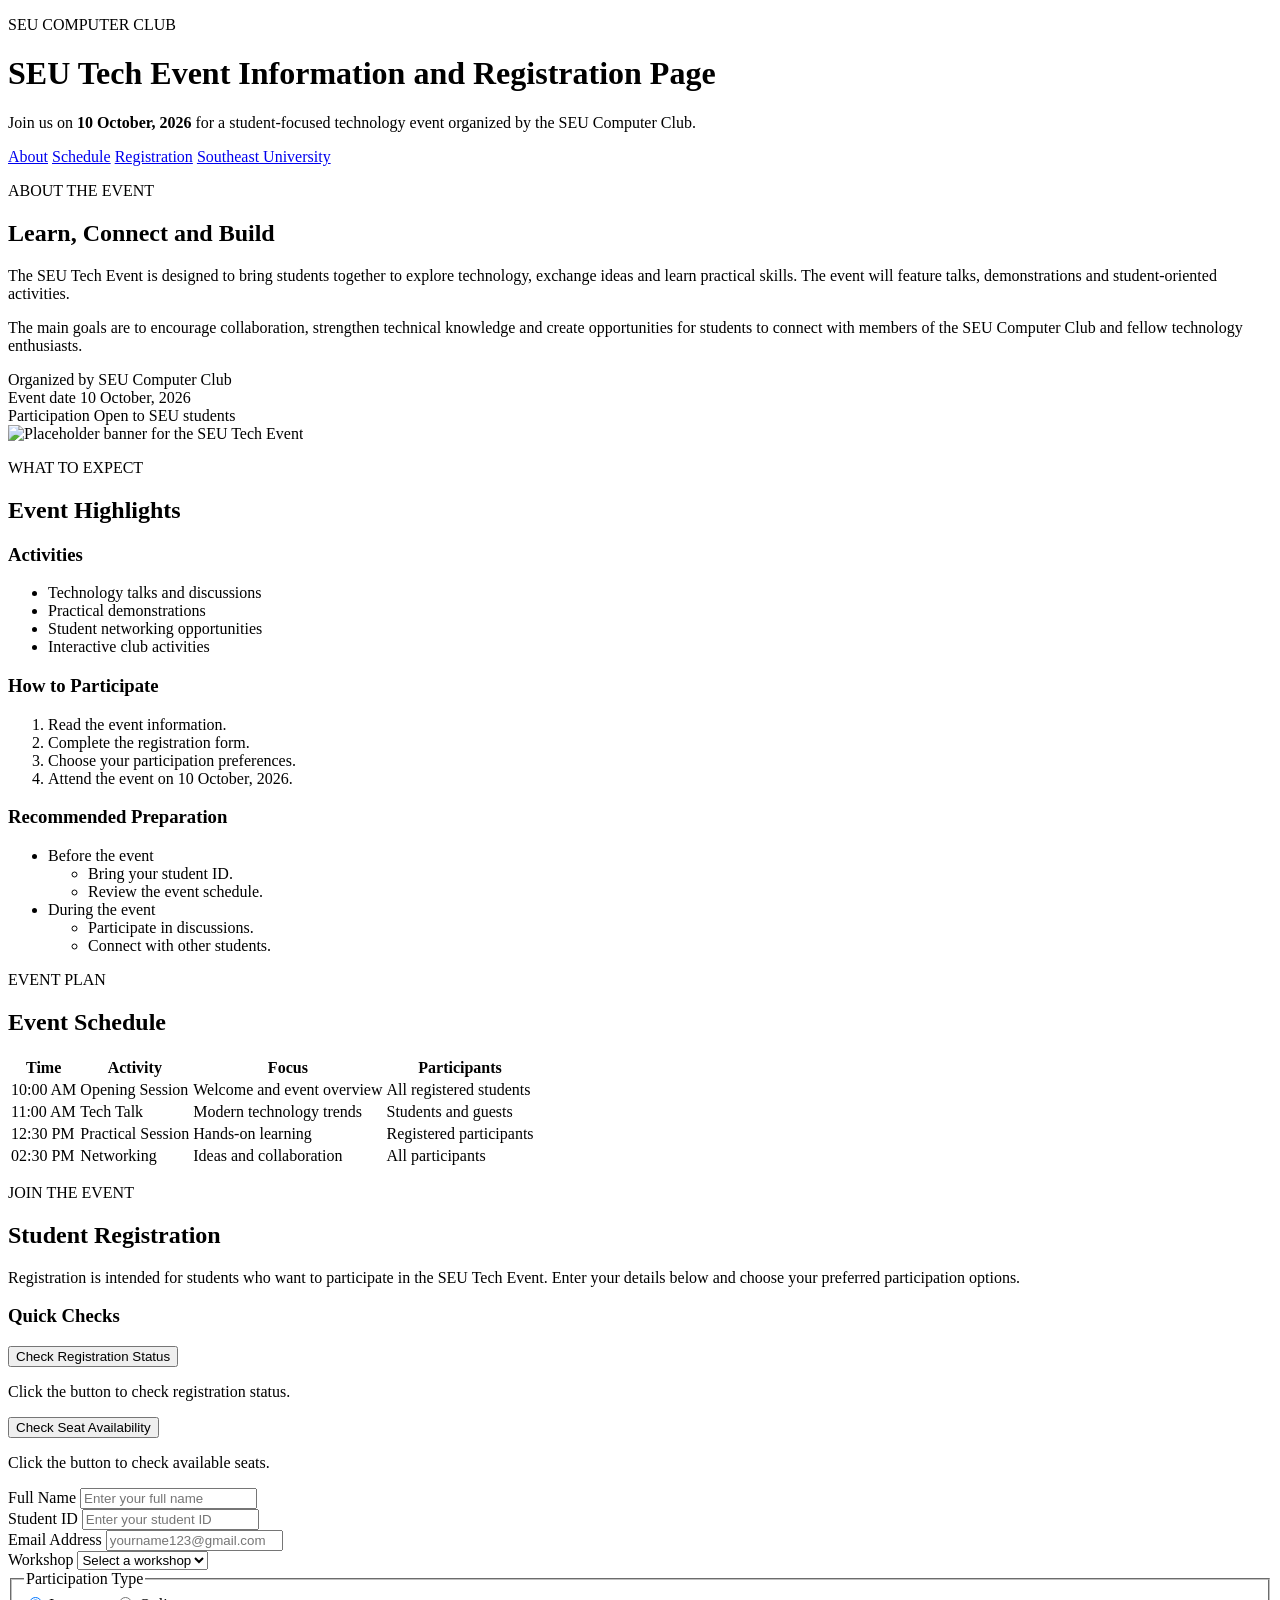
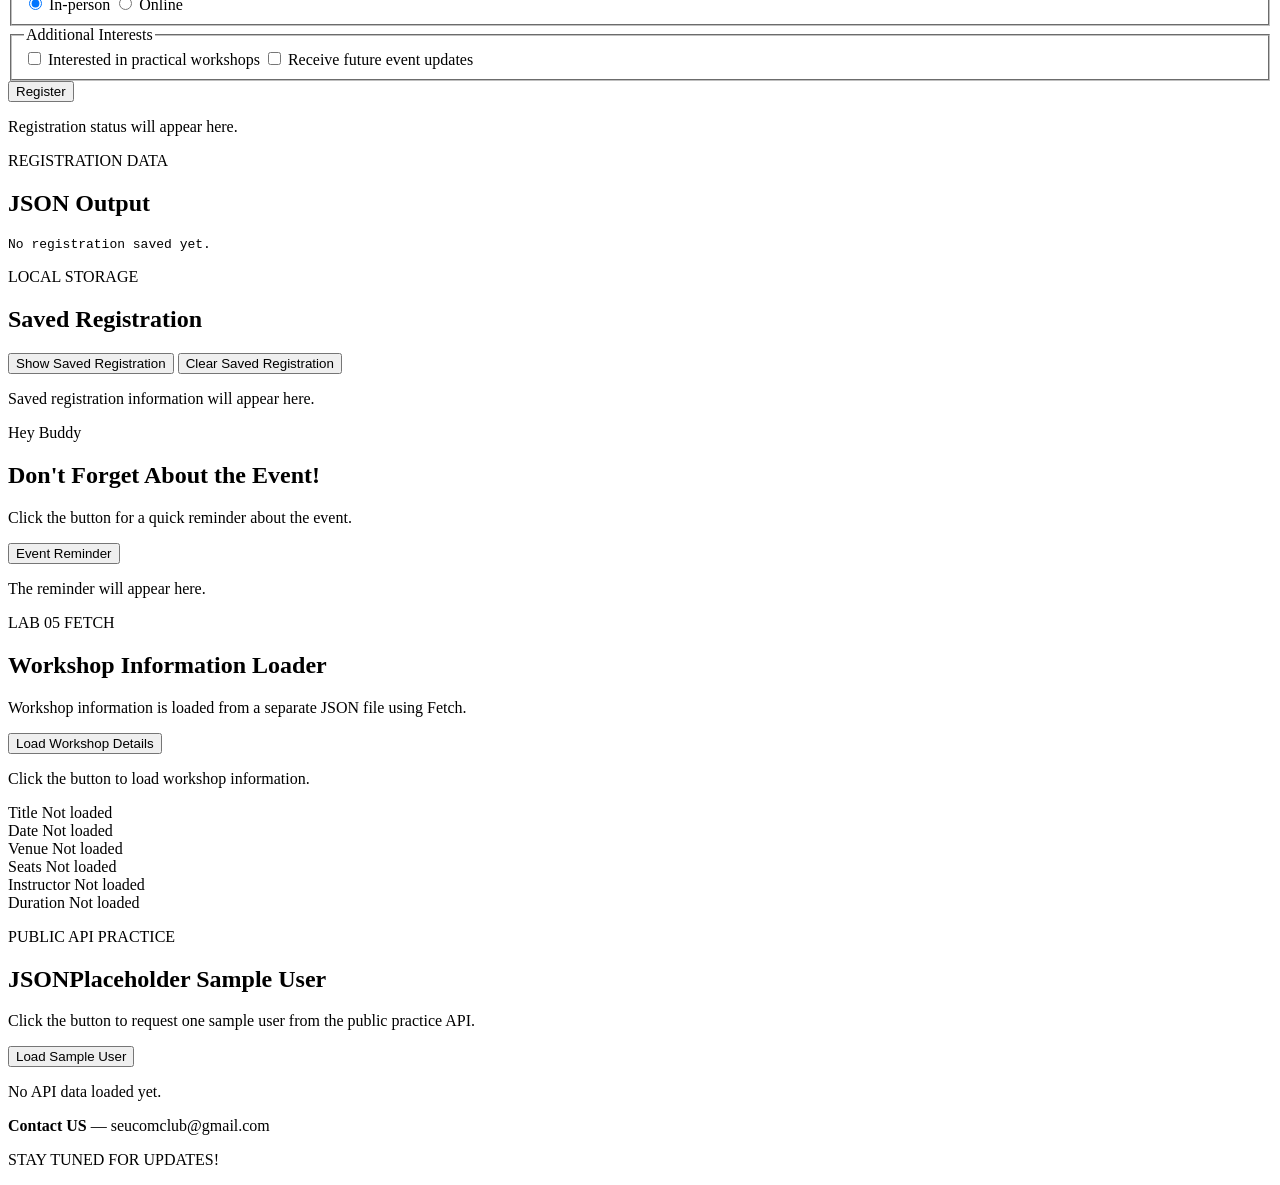
==== lab-05-fetch-api/index.html @ 25331d1a "Complete Lab 05 Fetch and API practice" ====
<!DOCTYPE html>
<html lang="en">
<head>
    <meta charset="UTF-8">
    <meta name="viewport" content="width=device-width, initial-scale=1.0">
    <title>SEU Tech Event Information and Registration Page</title>
    <link rel="stylesheet" href="css/style.css">
</head>
<body>

    <header class="site-header">
        <div class="container">
            <p class="eyebrow">SEU COMPUTER CLUB</p>
            <h1>SEU Tech Event Information and Registration Page</h1>
            <p class="intro">
                Join us on <strong>10 October, 2026</strong> for a student-focused technology
                event organized by the SEU Computer Club.
            </p>
        </div>
    </header>

    <nav class="site-nav" aria-label="Main navigation">
        <div class="container nav-inner">
            <a href="#about">About</a>
            <a href="#schedule">Schedule</a>
            <a href="#registration">Registration</a>
            <a href="https://seu.edu.bd/" target="_blank" rel="noopener noreferrer">Southeast University</a>
        </div>
    </nav>

    <main>
        <section id="about" class="section light-section">
            <div class="container">
                <div class="section-heading">
                    <p class="eyebrow">ABOUT THE EVENT</p>
                    <h2>Learn, Connect and Build</h2>
                </div>

                <p>
                    The SEU Tech Event is designed to bring students together to explore
                    technology, exchange ideas and learn practical skills. The event will
                    feature talks, demonstrations and student-oriented activities.
                </p>

                <p>
                    The main goals are to encourage collaboration, strengthen technical
                    knowledge and create opportunities for students to connect with members
                    of the SEU Computer Club and fellow technology enthusiasts.
                </p>

                <div class="event-meta">
                    <div class="meta-card">
                        <span class="meta-label">Organized by</span>
                        <span class="meta-value">SEU Computer Club</span>
                    </div>
                    <div class="meta-card">
                        <span class="meta-label">Event date</span>
                        <span class="meta-value">10 October, 2026</span>
                    </div>
                    <div class="meta-card">
                        <span class="meta-label">Participation</span>
                        <span class="meta-value">Open to SEU students</span>
                    </div>
                </div>

                <!--
                    ==========================================================
                    EVENT IMAGE INSERTION AREA
                    ==========================================================
                    Replace "event-banner.svg" with your own event image if
                    you want to use a JPG, JPEG or PNG file.

                    Recommended image size: wide landscape, approximately 16:9.

                    Example:
                    <img
                        src="assets/images/event-banner.jpg"
                        alt="SEU Tech Event participants at the event"
                        class="event-image"
                    >

                    Keep the alt text meaningful and descriptive.
                    The CSS already makes the image responsive and aesthetic.
                    ==========================================================
                -->
                <img
                    src="assets/images/Your paragraph text.jpg"
                    alt="Placeholder banner for the SEU Tech Event"
                    class="event-image"
                >
            </div>
        </section>

        <section id="highlights" class="section dark-section">
            <div class="container">
                <div class="section-heading">
                    <p class="eyebrow">WHAT TO EXPECT</p>
                    <h2>Event Highlights</h2>
                </div>

                <div class="two-column">
                    <div>
                        <h3>Activities</h3>
                        <ul>
                            <li>Technology talks and discussions</li>
                            <li>Practical demonstrations</li>
                            <li>Student networking opportunities</li>
                            <li>Interactive club activities</li>
                        </ul>
                    </div>

                    <div>
                        <h3>How to Participate</h3>
                        <ol>
                            <li>Read the event information.</li>
                            <li>Complete the registration form.</li>
                            <li>Choose your participation preferences.</li>
                            <li>Attend the event on 10 October, 2026.</li>
                        </ol>
                    </div>
                </div>

                <div class="nested-list">
                    <h3>Recommended Preparation</h3>
                    <ul>
                        <li>Before the event
                            <ul>
                                <li>Bring your student ID.</li>
                                <li>Review the event schedule.</li>
                            </ul>
                        </li>
                        <li>During the event
                            <ul>
                                <li>Participate in discussions.</li>
                                <li>Connect with other students.</li>
                            </ul>
                        </li>
                    </ul>
                </div>
            </div>
        </section>

        <section id="schedule" class="section light-section">
            <div class="container">
                <div class="section-heading">
                    <p class="eyebrow">EVENT PLAN</p>
                    <h2>Event Schedule</h2>
                </div>

                <div class="table-wrapper">
                    <table>
                        <thead>
                            <tr>
                                <th>Time</th>
                                <th>Activity</th>
                                <th>Focus</th>
                                <th>Participants</th>
                            </tr>
                        </thead>
                        <tbody>
                            <tr>
                                <td>10:00 AM</td>
                                <td>Opening Session</td>
                                <td>Welcome and event overview</td>
                                <td>All registered students</td>
                            </tr>
                            <tr>
                                <td>11:00 AM</td>
                                <td>Tech Talk</td>
                                <td>Modern technology trends</td>
                                <td>Students and guests</td>
                            </tr>
                            <tr>
                                <td>12:30 PM</td>
                                <td>Practical Session</td>
                                <td>Hands-on learning</td>
                                <td>Registered participants</td>
                            </tr>
                            <tr>
                                <td>02:30 PM</td>
                                <td>Networking</td>
                                <td>Ideas and collaboration</td>
                                <td>All participants</td>
                            </tr>
                        </tbody>
                    </table>
                </div>
            </div>
        </section>

        <section id="registration" class="section dark-section">
            <div class="container registration-grid">
                <div>
                    <div class="section-heading">
                        <p class="eyebrow">JOIN THE EVENT</p>
                        <h2>Student Registration</h2>
                    </div>

                    <p>
                        Registration is intended for students who want to participate in
                        the SEU Tech Event. Enter your details below and choose your
                        preferred participation options.
                    </p>

                    <div class="interaction-panel">
                        <h3>Quick Checks</h3>
                        <button type="button" onclick="checkRegistration()">
                            Check Registration Status
                        </button>
                        <p id="registrationStatus" class="status-message">
                            Click the button to check registration status.
                        </p>

                        <button type="button" onclick="checkSeats()">
                            Check Seat Availability
                        </button>
                        <p id="seatMessage" class="status-message">
                            Click the button to check available seats.
                        </p>
                    </div>
                </div>

                <div class="form-card">
                     <!-- LAB 04 NEW: Registration form -->
            <form id="registrationForm">

                <div class="form-group">
                    <label for="studentName">Full Name</label>
                    <input
                        type="text"
                        id="studentName"
                        name="studentName"
                        placeholder="Enter your full name"
                        required
                    >
                </div>


                <!-- LAB 04 NEW: Student ID field -->
                <div class="form-group">
                    <label for="studentId">Student ID</label>
                    <input
                        type="text"
                        id="studentId"
                        name="studentId"
                        placeholder="Enter your student ID"
                        required
                    >
                </div>


                <!-- LAB 04 CHANGED: Email ID matches JavaScript -->
                <div class="form-group">
                    <label for="studentEmail">Email Address</label>
                    <input
                        type="email"
                        id="studentEmail"
                        name="studentEmail"
                        placeholder="yourname123@gmail.com"
                        required
                    >
                </div>


                <!-- LAB 04 NEW: Workshop selection -->
                <div class="form-group">
                    <label for="workshop">Workshop</label>

                    <select id="workshop" name="workshop" required>
                        <option value="">Select a workshop</option>
                        <option value="HTML Basics">HTML Basics</option>
                        <option value="CSS Basics">CSS Basics</option>
                        <option value="JavaScript Basics">
                            JavaScript Basics
                        </option>
                    </select>
                </div>

                        <fieldset>
                            <legend>Participation Type</legend>
                            <label class="choice">
                                <input type="radio" name="participation" value="in-person" checked>
                                In-person
                            </label>
                            <label class="choice">
                                <input type="radio" name="participation" value="online">
                                Online
                            </label>
                        </fieldset>

                        <fieldset>
                            <legend>Additional Interests</legend>
                            <label class="choice">
                                <input type="checkbox" name="interestWorkshop" value="workshop">
                                Interested in practical workshops
                            </label>
                            <label class="choice">
                                <input type="checkbox" name="eventUpdates" value="updates">
                                Receive future event updates
                            </label>
                        </fieldset>

   <!-- LAB 04 CHANGED: Register button now calls submitRegistration() -->
                <button
                    class="primary-button"
                    type="button"
                    onclick="submitRegistration()"
                >
                    Register
                </button>

                <!-- LAB 04 NEW: Validation/success message -->
                <p id="formMessage" class="greeting-message">
                    Registration status will appear here.
                </p>

            </form>

        </div>

    </div>
</section>


<!-- LAB 04 NEW: JSON output section -->
<section id="json-section" class="section light-section">

    <div class="container small-section">

        <div class="section-heading">
            <p class="eyebrow">REGISTRATION DATA</p>
            <h2>JSON Output</h2>
        </div>

        <pre id="jsonOutput">No registration saved yet.</pre>

    </div>

</section>


<!-- LAB 04 NEW: Saved registration section -->
<section id="saved-registration" class="section dark-section">

    <div class="container small-section">

        <div class="section-heading">
            <p class="eyebrow">LOCAL STORAGE</p>
            <h2>Saved Registration</h2>
        </div>

        <!-- LAB 04 NEW -->
        <button
            type="button"
            onclick="showSavedRegistration()"
        >
            Show Saved Registration
        </button>

        <!-- LAB 04 NEW -->
        <button
            type="button"
            onclick="clearRegistration()"
        >
            Clear Saved Registration
        </button>

        <!-- LAB 04 NEW -->
        <p id="savedMessage" class="status-message">
            Saved registration information will appear here.
        </p>

    </div>

</section>

        <section id="extra-interaction" class="section light-section">
            <div class="container small-section">
                <div class="section-heading">
                    <p class="eyebrow">Hey Buddy</p>
                    <h2>Don't Forget About the Event!</h2>
                </div>

                <p>
                    Click the button for a quick reminder about the event.
                </p>

                <button class="primary-button" type="button" onclick="showReminder()">
                    Event Reminder
                </button>
                <p id="reminderMessage" class="reminder-message">
                    The reminder will appear here.
                </p>
            </div>
        </section>
            <!-- 1294--Change made here--Explanation-- Added Lab 05 workshop Fetch section. -->
        <section id="workshop-data" class="section light-section">
            <div class="container small-section">
                <div class="section-heading">
                    <p class="eyebrow">LAB 05 FETCH</p>
                    <h2>Workshop Information Loader</h2>
                </div>
                <p>Workshop information is loaded from a separate JSON file using Fetch.</p>
                <button class="primary-button" type="button" onclick="loadWorkshop()">
                    Load Workshop Details
                </button>
                <p id="loadMessage" class="status-message">
                    Click the button to load workshop information.
                </p>

                <div class="workshop-data">
                    <div class="meta-card">
                        <span class="meta-label">Title</span>
                        <span id="workshopTitle" class="meta-value">Not loaded</span>
                    </div>
                    <div class="meta-card">
                        <span class="meta-label">Date</span>
                        <span id="workshopDate" class="meta-value">Not loaded</span>
                    </div>
                    <div class="meta-card">
                        <span class="meta-label">Venue</span>
                        <span id="workshopVenue" class="meta-value">Not loaded</span>
                    </div>
                    <div class="meta-card">
                        <span class="meta-label">Seats</span>
                        <span id="workshopSeats" class="meta-value">Not loaded</span>
                    </div>
                    <div class="meta-card">
                        <span class="meta-label">Instructor</span>
                        <span id="workshopInstructor" class="meta-value">Not loaded</span>
                    </div>
                    <div class="meta-card">
                        <span class="meta-label">Duration</span>
                        <span id="workshopDuration" class="meta-value">Not loaded</span>
                    </div>
                </div>
            </div>
        </section>

        <!-- 1294--Change made here--Explanation-- Added Lab 05 public API practice section. -->
        <section id="api-practice" class="section dark-section">
            <div class="container small-section">
                <div class="section-heading">
                    <p class="eyebrow">PUBLIC API PRACTICE</p>
                    <h2>JSONPlaceholder Sample User</h2>
                </div>
                <p>Click the button to request one sample user from the public practice API.</p>
                <button type="button" onclick="loadSampleUser()">
                    Load Sample User
                </button>
                <p id="apiUser" class="status-message">
                    No API data loaded yet.
                </p>
            </div>
        </section>

    </main>

    <footer class="site-footer">
        <div class="container">
            <p><strong>Contact US</strong> &mdash; seucomclub@gmail.com</p>
            <p>STAY TUNED FOR UPDATES!</p>
        </div>
    </footer>

    <script src="js/script.js"></script>
</body>
</html>
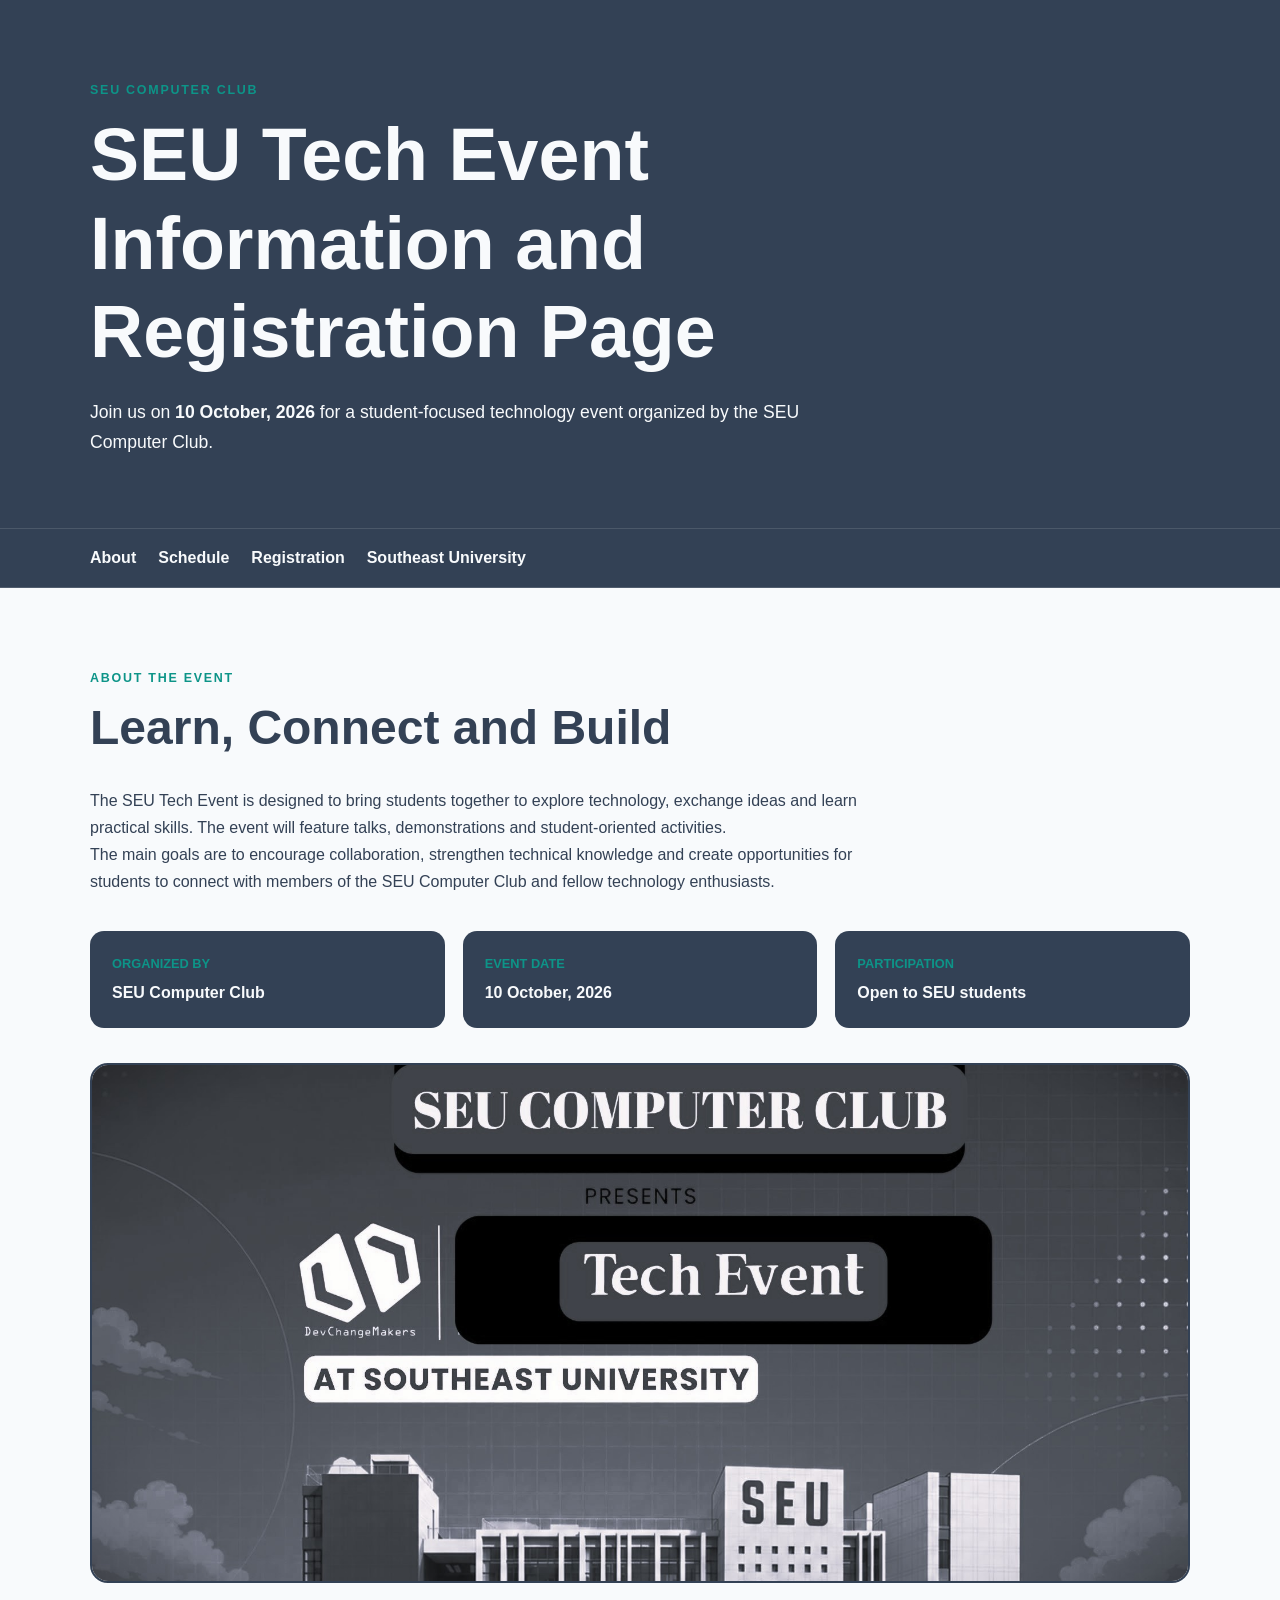
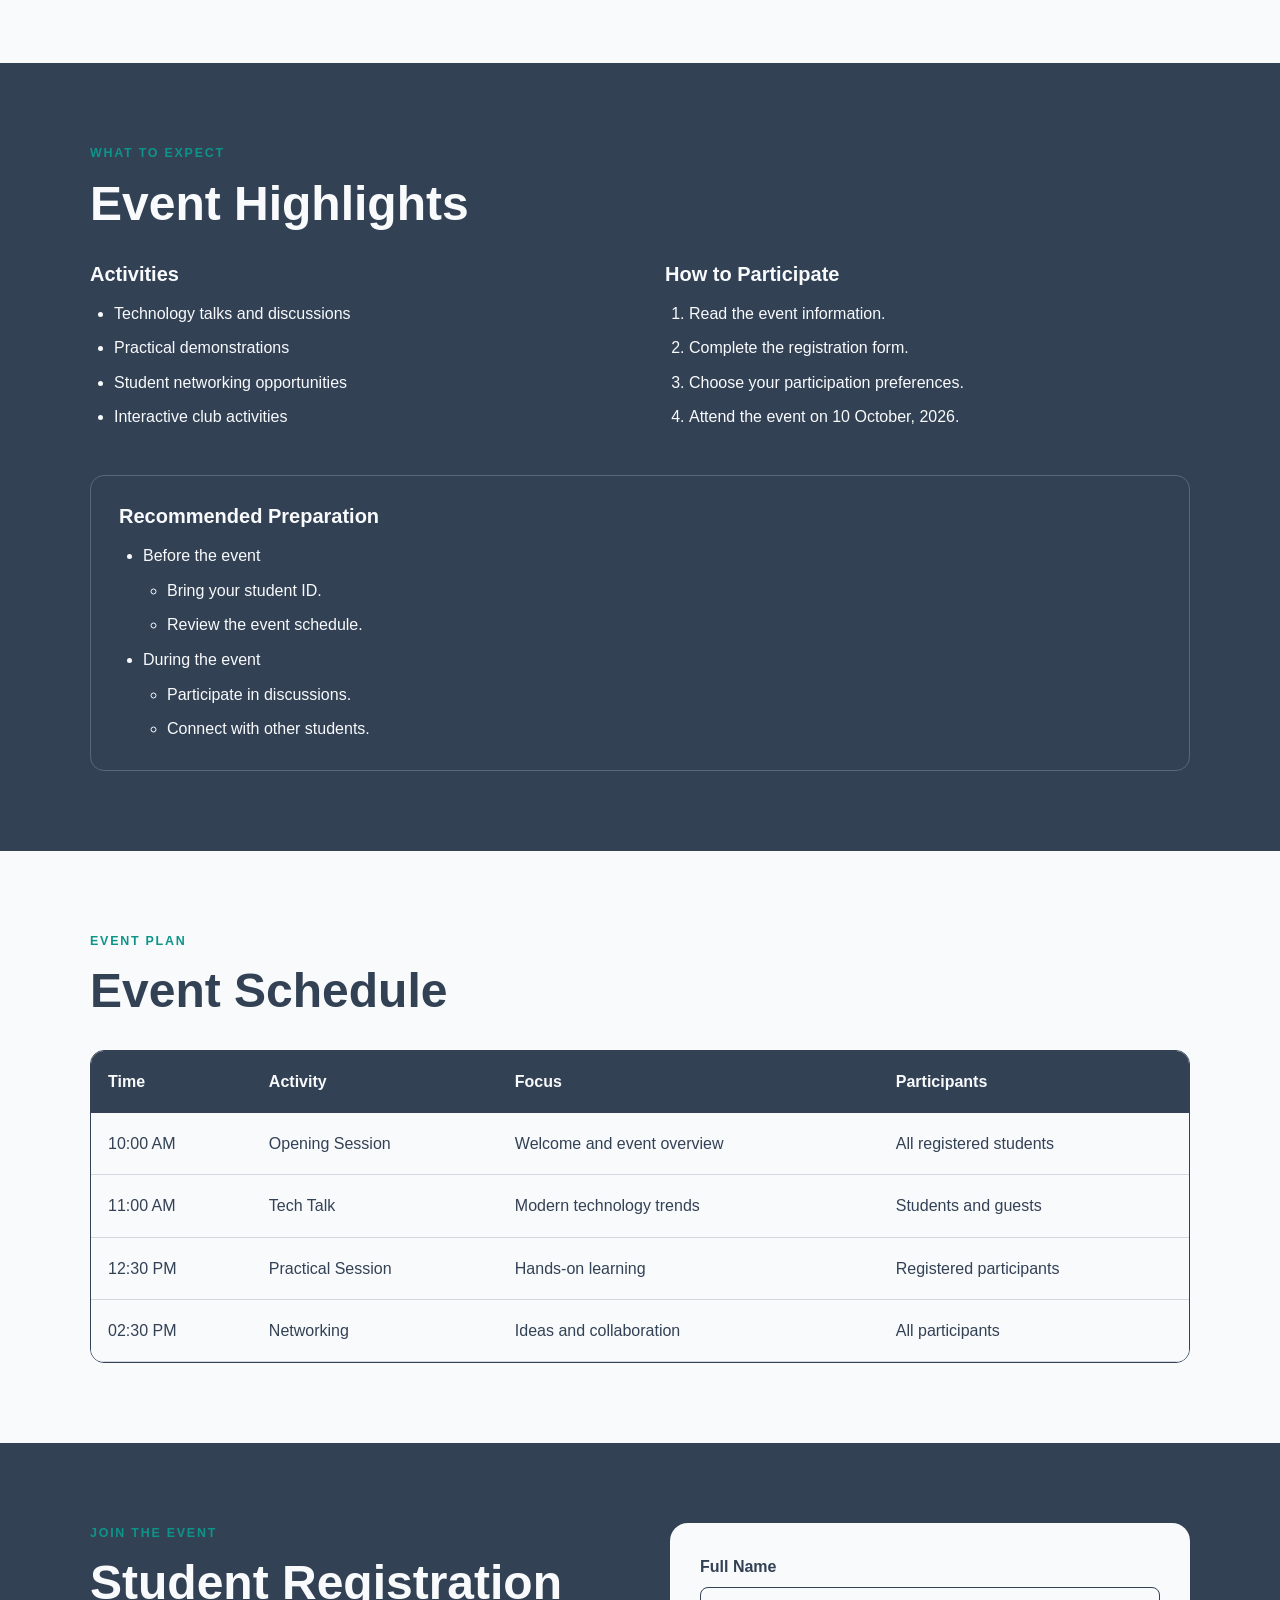
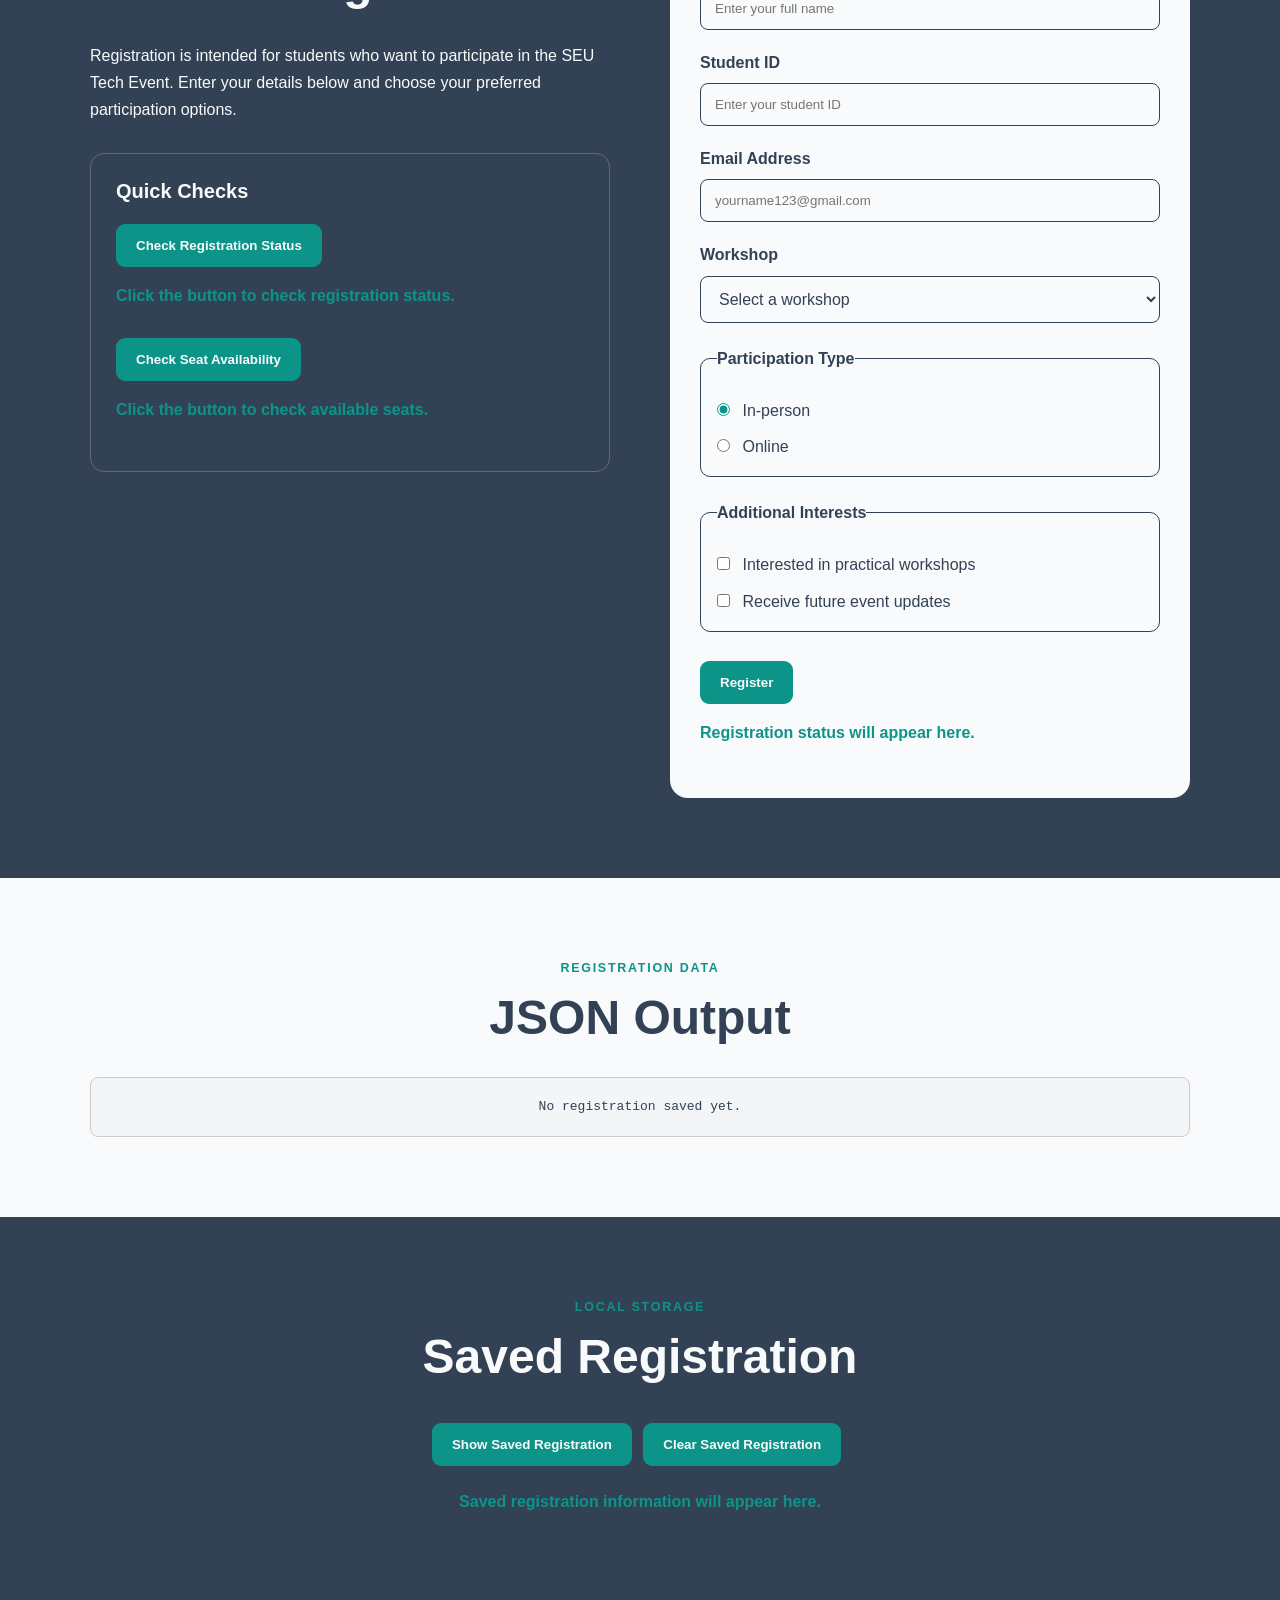
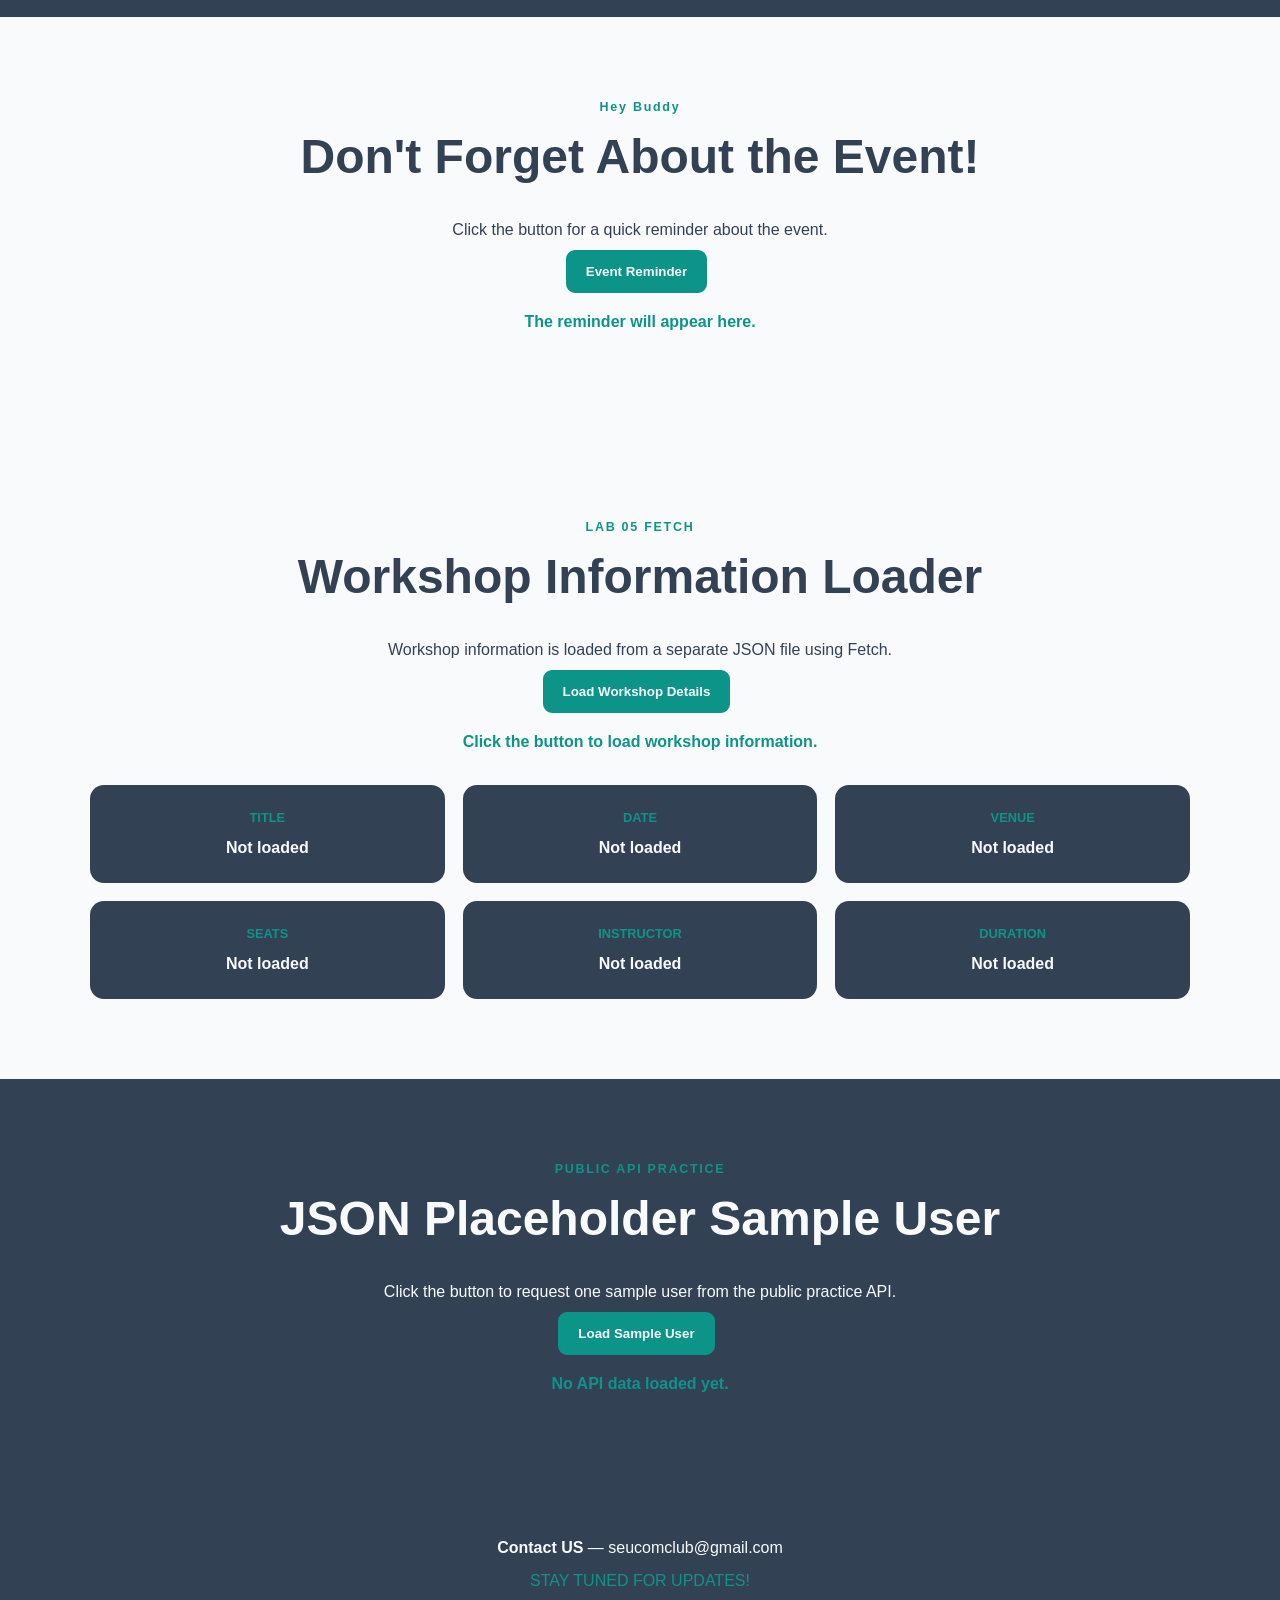
==== commit 439cd034: "Complete Lab 05 Fetch and API practice" ====
--- a/lab-05-fetch-api/index.html
+++ b/lab-05-fetch-api/index.html
@@ -393,7 +393,7 @@
                 </p>
             </div>
         </section>
-            <!-- 1294--Change made here--Explanation-- Added Lab 05 workshop Fetch section. -->
+            <!-- Added Lab 05 workshop Fetch section. -->
         <section id="workshop-data" class="section light-section">
             <div class="container small-section">
                 <div class="section-heading">
@@ -437,12 +437,12 @@
             </div>
         </section>
 
-        <!-- 1294--Change made here--Explanation-- Added Lab 05 public API practice section. -->
+        <!-- Added Lab 05 public API practice section. -->
         <section id="api-practice" class="section dark-section">
             <div class="container small-section">
                 <div class="section-heading">
                     <p class="eyebrow">PUBLIC API PRACTICE</p>
-                    <h2>JSONPlaceholder Sample User</h2>
+                    <h2>JSON Placeholder Sample User</h2>
                 </div>
                 <p>Click the button to request one sample user from the public practice API.</p>
                 <button type="button" onclick="loadSampleUser()">
@@ -465,4 +465,4 @@
 
     <script src="js/script.js"></script>
 </body>
-</html>
+</html>
--- a/lab-05-fetch-api/css/style.css
+++ b/lab-05-fetch-api/css/style.css
@@ -0,0 +1,442 @@
+/* 
+   SEU Tech Event - Lab 03
+   Minimal dark-themed stylesheet
+   Main palette:
+   Base: #F8FAFC
+   Structural/Text: #334155
+   CTA Accent: #0D9488
+    */
+
+* {
+    box-sizing: border-box;
+    margin: 0;
+    padding: 0;
+}
+
+html {
+    scroll-behavior: smooth;
+}
+
+body {
+    font-family: Arial, Helvetica, sans-serif;
+    line-height: 1.7;
+    color: #334155;
+    background: #F8FAFC;
+}
+
+.container {
+    width: min(1100px, 92%);
+    margin: 0 auto;
+}
+
+.site-header {
+    padding: 80px 0 70px;
+    background: #334155;
+    color: #F8FAFC;
+}
+
+.eyebrow {
+    margin-bottom: 10px;
+    color: #0D9488;
+    font-size: 0.78rem;
+    font-weight: 700;
+    letter-spacing: 0.14em;
+}
+
+.site-header .eyebrow {
+    color: #0D9488;
+}
+
+h1,
+h2,
+h3 {
+    line-height: 1.2;
+}
+
+h1 {
+    max-width: 850px;
+    margin-bottom: 22px;
+    font-size: clamp(2.3rem, 6vw, 4.6rem);
+}
+
+h2 {
+    margin-bottom: 22px;
+    font-size: clamp(1.9rem, 4vw, 3rem);
+}
+
+h3 {
+    margin-bottom: 14px;
+    font-size: 1.25rem;
+}
+
+.intro {
+    max-width: 760px;
+    font-size: 1.1rem;
+}
+
+.site-nav {
+    position: sticky;
+    top: 0;
+    z-index: 10;
+    background: #334155;
+    border-top: 1px solid rgba(248, 250, 252, 0.12);
+    border-bottom: 1px solid rgba(248, 250, 252, 0.15);
+}
+
+.nav-inner {
+    display: flex;
+    flex-wrap: wrap;
+    gap: 8px 22px;
+    align-items: center;
+    min-height: 58px;
+}
+
+.site-nav a {
+    color: #F8FAFC;
+    text-decoration: none;
+    font-weight: 700;
+}
+
+.site-nav a:hover {
+    color: #0D9488;
+}
+
+.section {
+    padding: 80px 0;
+}
+
+.light-section {
+    background: #F8FAFC;
+}
+
+.dark-section {
+    background: #334155;
+    color: #F8FAFC;
+}
+
+.dark-section .section-heading .eyebrow {
+    color: #0D9488;
+}
+
+.section-heading {
+    margin-bottom: 30px;
+}
+
+.section p {
+    max-width: 820px;
+}
+
+.event-meta {
+    display: grid;
+    grid-template-columns: repeat(3, 1fr);
+    gap: 18px;
+    margin: 35px 0;
+}
+
+.meta-card {
+    padding: 22px;
+    background: #334155;
+    color: #F8FAFC;
+    border-radius: 14px;
+}
+
+.meta-label,
+.meta-value {
+    display: block;
+}
+
+.meta-label {
+    margin-bottom: 5px;
+    color: #0D9488;
+    font-size: 0.8rem;
+    font-weight: 700;
+    text-transform: uppercase;
+}
+
+.meta-value {
+    font-weight: 700;
+}
+
+.event-image {
+    display: block;
+    width: 100%;
+    max-height: 520px;
+    margin-top: 35px;
+    object-fit: cover;
+    border-radius: 18px;
+    border: 2px solid #334155;
+}
+
+.two-column {
+    display: grid;
+    grid-template-columns: repeat(2, 1fr);
+    gap: 50px;
+}
+
+ul,
+ol {
+    padding-left: 24px;
+}
+
+li + li {
+    margin-top: 7px;
+}
+
+.nested-list {
+    margin-top: 45px;
+    padding: 28px;
+    border: 1px solid rgba(248, 250, 252, 0.2);
+    border-radius: 14px;
+}
+
+.nested-list ul ul {
+    margin-top: 8px;
+}
+
+.table-wrapper {
+    overflow-x: auto;
+    border: 1px solid #334155;
+    border-radius: 14px;
+}
+
+table {
+    width: 100%;
+    min-width: 650px;
+    border-collapse: collapse;
+    background: #F8FAFC;
+}
+
+th,
+td {
+    padding: 17px;
+    text-align: left;
+    border-bottom: 1px solid rgba(51, 65, 85, 0.18);
+}
+
+th {
+    background: #334155;
+    color: #F8FAFC;
+}
+
+.registration-grid {
+    display: grid;
+    grid-template-columns: 1fr 1fr;
+    gap: 60px;
+    align-items: start;
+}
+
+.interaction-panel {
+    margin-top: 30px;
+    padding: 25px;
+    border: 1px solid rgba(248, 250, 252, 0.22);
+    border-radius: 14px;
+}
+
+button {
+    padding: 12px 18px;
+    margin: 7px 7px 7px 0;
+    border: 2px solid #0D9488;
+    border-radius: 9px;
+    background: #0D9488;
+    color: #F8FAFC;
+    font-weight: 700;
+    cursor: pointer;
+}
+
+button:hover {
+    opacity: 0.88;
+}
+
+.status-message,
+.greeting-message,
+.reminder-message {
+    margin: 8px 0 22px;
+    color: #0D9488;
+    font-weight: 700;
+}
+
+.form-card {
+    padding: 30px;
+    background: #F8FAFC;
+    color: #334155;
+    border-radius: 18px;
+}
+
+.form-group {
+    margin-bottom: 19px;
+}
+
+label,
+legend {
+    font-weight: 700;
+}
+
+.form-group label {
+    display: block;
+    margin-bottom: 7px;
+}
+
+input[type="text"],
+input[type="email"],
+input[type="date"] {
+    width: 100%;
+    padding: 13px 14px;
+    border: 1px solid #334155;
+    border-radius: 8px;
+    background: #F8FAFC;
+    color: #334155;
+}
+
+input:focus {
+    outline: 2px solid #0D9488;
+    outline-offset: 2px;
+}
+
+fieldset {
+    margin: 22px 0;
+    padding: 16px;
+    border: 1px solid #334155;
+    border-radius: 10px;
+}
+
+.choice {
+    display: block;
+    margin-top: 9px;
+    font-weight: 400;
+}
+
+.choice input {
+    margin-right: 8px;
+    accent-color: #0D9488;
+}
+
+.primary-button {
+    width: auto;
+}
+
+.small-section {
+    text-align: center;
+}
+
+.small-section p {
+    margin-left: auto;
+    margin-right: auto;
+}
+
+.site-footer {
+    padding: 35px 0;
+    background: #334155;
+    color: #F8FAFC;
+    text-align: center;
+}
+
+.site-footer p + p {
+    margin-top: 5px;
+    color: #0D9488;
+}
+
+@media (max-width: 800px) {
+    .event-meta,
+    .two-column,
+    .registration-grid {
+        grid-template-columns: 1fr;
+    }
+
+    .site-header {
+        padding: 60px 0;
+    }
+
+    .section {
+        padding: 60px 0;
+    }
+
+    .nav-inner {
+        padding: 10px 0;
+    }
+}
+
+@media (max-width: 500px) {
+    h1 {
+        font-size: 2.3rem;
+    }
+
+    .form-card {
+        padding: 20px;
+    }
+
+    .event-meta {
+        gap: 12px;
+    }
+}
+
+/* =========================================================
+   LAB 04 NEW CSS
+   Styling for the workshop selection
+   ========================================================= */
+
+select {
+    width: 100%;
+    padding: 13px 14px;
+    border: 1px solid #334155;
+    border-radius: 8px;
+    background: #F8FAFC;
+    color: #334155;
+    font-size: 1rem;
+}
+
+
+/* =========================================================
+   LAB 04 NEW CSS
+   Focus effect for select box
+   ========================================================= */
+
+select:focus {
+    outline: 2px solid #0D9488;
+    outline-offset: 2px;
+}
+
+
+/* =========================================================
+   LAB 04 NEW CSS
+   JSON output area
+   ========================================================= */
+
+pre {
+    padding: 18px;
+    margin-top: 20px;
+    background-color: #f3f5f7;
+    color: #334155;
+    border: 1px solid #cccccc;
+    border-radius: 8px;
+
+    /* Allows long JSON text to wrap */
+    white-space: pre-wrap;
+
+    /* Prevents very long content from breaking the page */
+    overflow-x: auto;
+}
+
+
+/* =========================================================
+   LAB 04 NEW CSS
+   Saved registration section
+   ========================================================= */
+
+#savedMessage {
+    margin-top: 15px;
+}
+
+/* Added Lab 05 workshop data layout. */
+.workshop-data {
+    display: grid;
+    grid-template-columns: repeat(3, 1fr);
+    gap: 18px;
+    margin-top: 30px;
+}
+
+/* Added responsive layout for Lab 05 cards. */
+@media (max-width: 800px) {
+    .workshop-data {
+        grid-template-columns: 1fr;
+    }
+}
